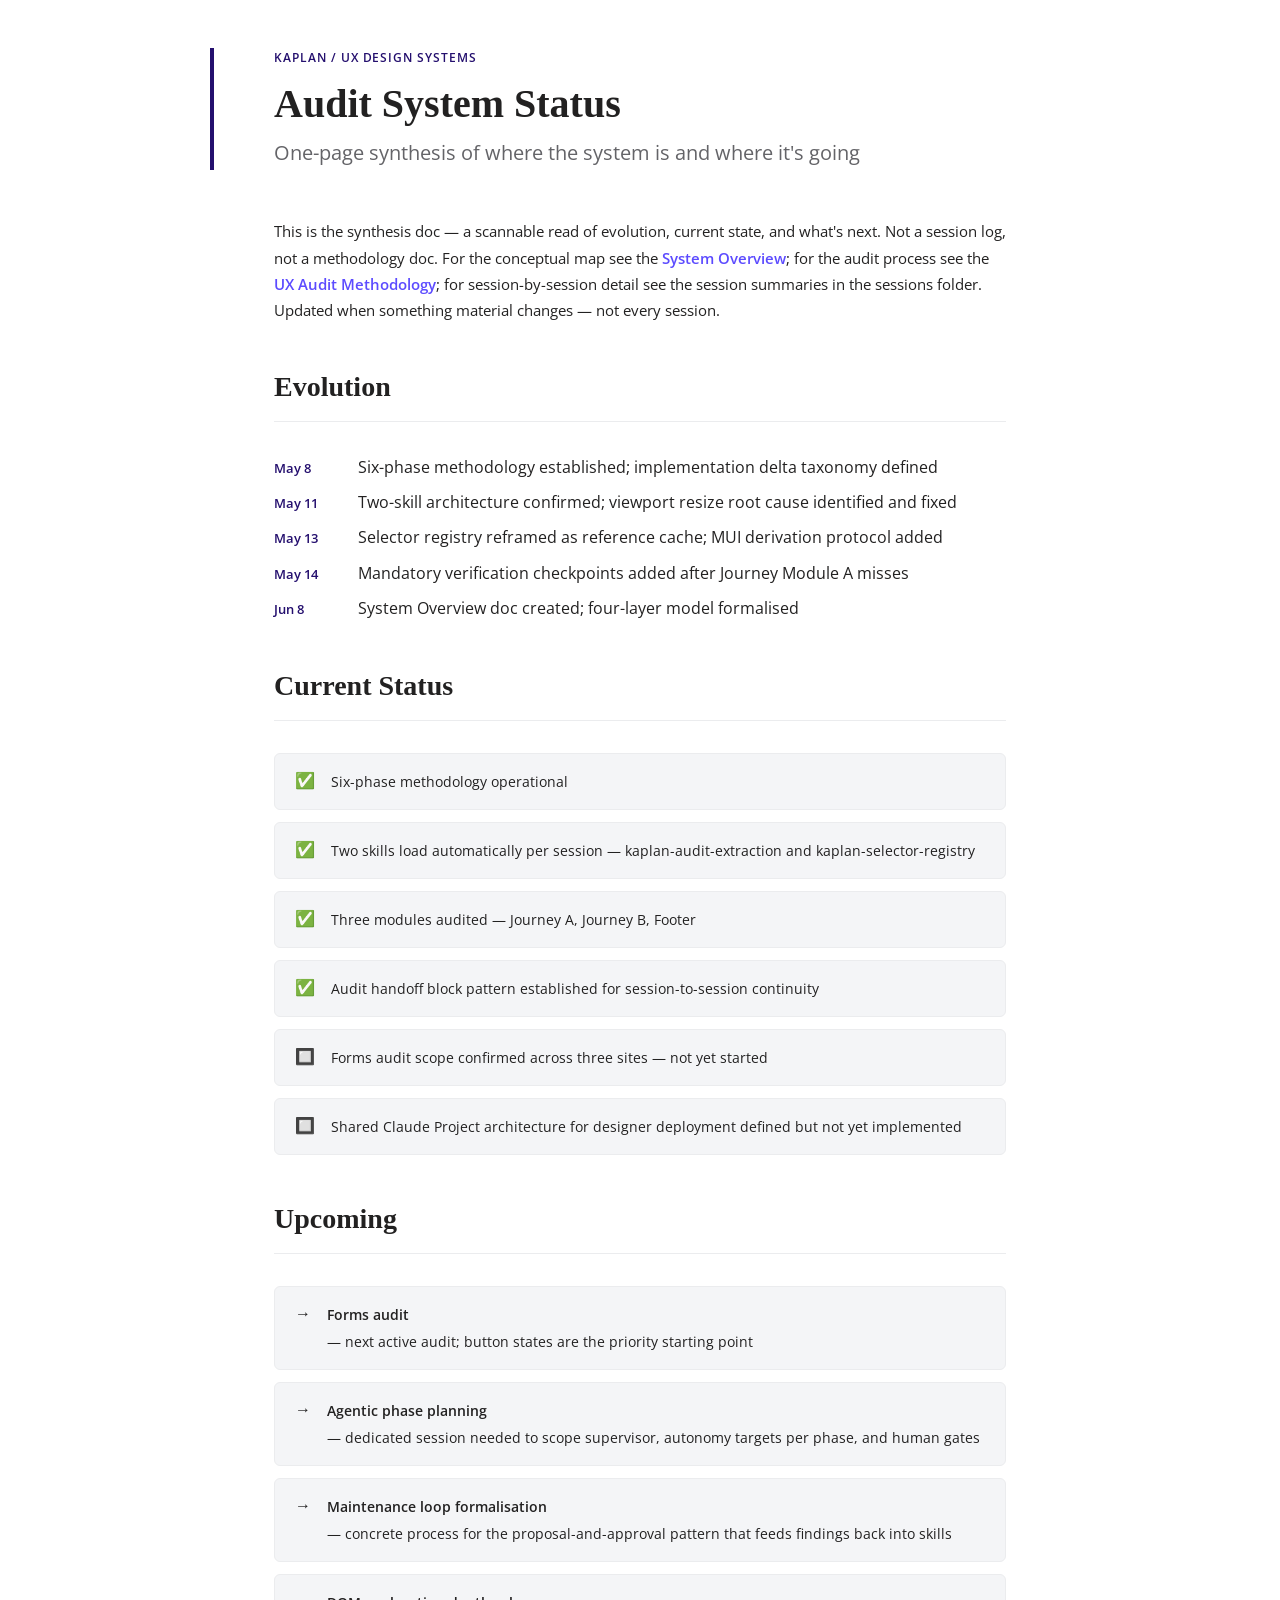
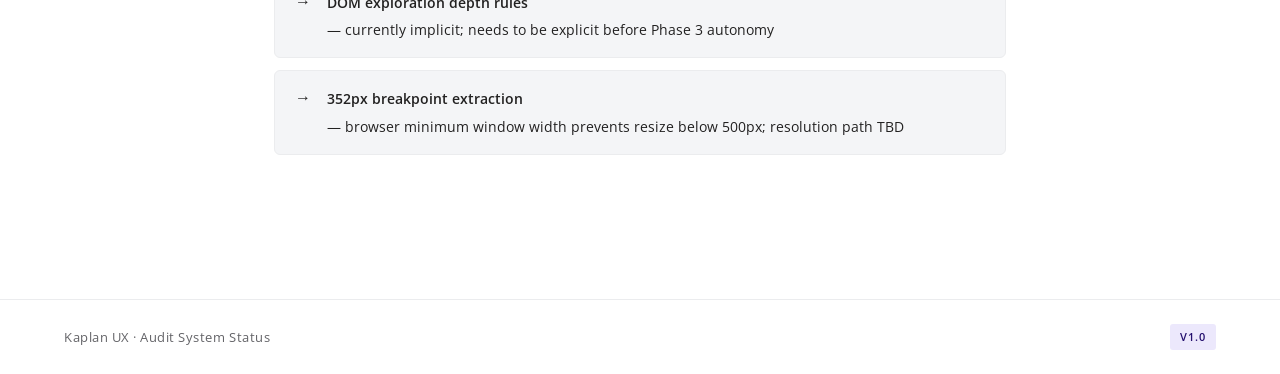
==== docs/audit-system-status.html @ f337efb1 "Initial commit — audit system v1.0" ====
<!DOCTYPE html>
<!-- version: 1.0 | updated: 2026-06-08 -->
<html lang="en">
<head>
<meta charset="UTF-8">
<meta name="viewport" content="width=device-width, initial-scale=1.0">
<title>Audit System Status</title>
<link href="https://fonts.googleapis.com/css2?family=Playfair+Display:wght@400;600&family=Open+Sans:wght@400;600&display=swap" rel="stylesheet">
<link rel="stylesheet" href="../styles/styles-v2.css">
</head>
<body>

<header>
  <div class="header-inner">
    <div class="label">Kaplan / UX Design Systems</div>
    <h1>Audit System Status</h1>
    <div class="subtitle">One-page synthesis of where the system is and where it's going</div>
  </div>
</header>

<div class="wrap">

  <div class="value-block">
    <p>This is the synthesis doc — a scannable read of evolution, current state, and what's next. Not a session log, not a methodology doc. For the conceptual map see the <a href="./system-overview.html" style="color: #5c4bff; text-decoration: none; font-weight: 600;">System Overview</a>; for the audit process see the <a href="./ux_audit_methodology.html" style="color: #5c4bff; text-decoration: none; font-weight: 600;">UX Audit Methodology</a>; for session-by-session detail see the session summaries in the sessions folder.</p>
    <p>Updated when something material changes — not every session.</p>
  </div>

  <h2>Evolution</h2>

  <div class="phase-list">
    <div class="phase-list-item"><span class="phase-list-label">May 8</span> Six-phase methodology established; implementation delta taxonomy defined</div>
    <div class="phase-list-item"><span class="phase-list-label">May 11</span> Two-skill architecture confirmed; viewport resize root cause identified and fixed</div>
    <div class="phase-list-item"><span class="phase-list-label">May 13</span> Selector registry reframed as reference cache; MUI derivation protocol added</div>
    <div class="phase-list-item"><span class="phase-list-label">May 14</span> Mandatory verification checkpoints added after Journey Module A misses</div>
    <div class="phase-list-item"><span class="phase-list-label">Jun 8</span> System Overview doc created; four-layer model formalised</div>
  </div>

  <h2>Current Status</h2>

  <div class="challenge-list">
    <div class="challenge">
      <div class="challenge-icon">✅</div>
      <div class="challenge-text">Six-phase methodology operational</div>
    </div>
    <div class="challenge">
      <div class="challenge-icon">✅</div>
      <div class="challenge-text">Two skills load automatically per session — kaplan-audit-extraction and kaplan-selector-registry</div>
    </div>
    <div class="challenge">
      <div class="challenge-icon">✅</div>
      <div class="challenge-text">Three modules audited — Journey A, Journey B, Footer</div>
    </div>
    <div class="challenge">
      <div class="challenge-icon">✅</div>
      <div class="challenge-text">Audit handoff block pattern established for session-to-session continuity</div>
    </div>
    <div class="challenge">
      <div class="challenge-icon">🔲</div>
      <div class="challenge-text">Forms audit scope confirmed across three sites — not yet started</div>
    </div>
    <div class="challenge">
      <div class="challenge-icon">🔲</div>
      <div class="challenge-text">Shared Claude Project architecture for designer deployment defined but not yet implemented</div>
    </div>
  </div>

  <h2>Upcoming</h2>

  <div class="challenge-list">
    <div class="challenge">
      <div class="challenge-icon">→</div>
      <div class="challenge-text"><strong>Forms audit</strong> — next active audit; button states are the priority starting point</div>
    </div>
    <div class="challenge">
      <div class="challenge-icon">→</div>
      <div class="challenge-text"><strong>Agentic phase planning</strong> — dedicated session needed to scope supervisor, autonomy targets per phase, and human gates</div>
    </div>
    <div class="challenge">
      <div class="challenge-icon">→</div>
      <div class="challenge-text"><strong>Maintenance loop formalisation</strong> — concrete process for the proposal-and-approval pattern that feeds findings back into skills</div>
    </div>
    <div class="challenge">
      <div class="challenge-icon">→</div>
      <div class="challenge-text"><strong>DOM exploration depth rules</strong> — currently implicit; needs to be explicit before Phase 3 autonomy</div>
    </div>
    <div class="challenge">
      <div class="challenge-icon">→</div>
      <div class="challenge-text"><strong>352px breakpoint extraction</strong> — browser minimum window width prevents resize below 500px; resolution path TBD</div>
    </div>
  </div>

</div>

<footer>
  <span>Kaplan UX · Audit System Status</span>
  <span class="tag">v1.0</span>
</footer>

</body>
</html>
---- styles/styles-v2.css ----
:root {
  --ink: #222121;
  --ink-light: #646468;
  --accent: #333333;
  --accent-soft: #ECE8FC;
  --rule: #EBECEE;
  --bg: #FFF;
  --surface: #F4F5F7;
  --white: #ffffff;
  --pass: #287D21;
  --pass-bg: #E1F6DF;
}

*, *::before, *::after { margin: 0; padding: 0; box-sizing: border-box; }

body {
  font-family: 'Open Sans', sans-serif;
  font-weight: 400;
  background: var(--bg);
  color: var(--ink);
  line-height: 1.7;
  font-size: 15px;
}

/* ─── Header ─────────────────────────────────────────────── */
header {
  padding: 48px 0 0;
  margin-bottom: 0;
  background: transparent;
}

header .label {
  font-size: 12px;
  font-weight: 600;
  letter-spacing: 0.08em;
  text-transform: uppercase;
  color: #240F6E;
  margin-bottom: 12px;
}

header h1 {
  font-family: 'Merriweather', serif;
  font-size: 40px;
  font-weight: 600;
  line-height: 1.2;
  color: var(--ink);
  margin: 0 0 8px;
}

header .subtitle {
  font-size: 20px;
  color: var(--ink-light);
  margin: 0;
}

header .header-inner {
  max-width: 860px;
  margin: 0 auto;
  padding: 0 64px 0 60px;
  border-left: 4px solid #240F6E;
}
/* ─── Wrap ───────────────────────────────────────────────── */
.wrap {
  max-width: 860px;
  margin: 0 auto;
  padding: 48px 64px 80px;
}

/* ─── Typography ─────────────────────────────────────────── */
h2 {
  font-family: 'Merriweather', serif;
  font-size: 28px;
  font-weight: 600;
  color: var(--ink);
  margin: 40px 0 32px;
  padding-bottom: 10px;
  border-bottom: 1px solid var(--rule);
}

h3 {
  font-size: 16px;
  font-weight: 600;
  color: var(--ink);
  margin-bottom: 12px;
}

p {
  font-size: 15px;
  color: var(--ink);
  line-height: 1.75;
  margin-bottom: 12px;
}

ul {
  padding-left: 1.5rem;
  margin: 8px 0 12px;
}

ul li {
  font-size: 15px;
  color: var(--ink);
  line-height: 1.7;
  margin-bottom: 4px;
}

blockquote {
  border-left: 3px solid var(--accent);
  margin: 2rem 0;
  padding: 0.75rem 1.25rem;
  color: #555;
  font-style: italic;
}

/* ─── Spacing rules ──────────────────────────────────────── */
p + h3,
table + h3 {
  margin-top: 3rem;
}

h2 + h3 {
  margin-top: 1.5rem;
}

h3 + table {
  margin-top: 1rem;
}

table + p {
  margin-top: 1rem;
}

/* ─── Horizontal rule ────────────────────────────────────── */
hr {
  border: none;
  border-top: 1px solid var(--rule);
  margin: 40px 0;
}

/* ─── Process steps ──────────────────────────────────────── */
.steps {
  display: flex;
  flex-direction: column;
  gap: 0;
}

.step {
  display: flex;
  gap: 20px;
  align-items: flex-start;
  padding: 18px 0;
  border-bottom: 1px solid var(--rule);
}

.step:last-child {
  border-bottom: none;
}

.step-num {
  flex-shrink: 0;
  width: 30px;
  height: 30px;
  background: var(--accent);
  color: white;
  border-radius: 50%;
  font-size: 13px;
  font-weight: 600;
  display: flex;
  align-items: center;
  justify-content: center;
  margin-top: 2px;
}

.step-text {
  font-size: 15px;
  color: var(--ink);
  line-height: 1.6;
}

/* ─── Phase timeline ─────────────────────────────────────── */
.phase {
  border-left: 2px solid var(--rule);
  padding: 0 0 2rem 1.5rem;
  position: relative;
}

.phase:last-of-type {
  padding-bottom: 0;
}

.dot {
  width: 10px;
  height: 10px;
  border-radius: 50%;
  background: var(--bg);
  border: 2px solid var(--ink-light);
  position: absolute;
  left: -6px;
  top: 3px;
}

.phase-label {
  font-size: 11px;
  font-weight: 600;
  color: var(--ink-light);
  text-transform: uppercase;
  letter-spacing: 0.1em;
  margin-bottom: 4px;
}

.phase-title {
  font-size: 17px;
  font-weight: 600;
  color: var(--ink);
  margin-bottom: 8px;
}

.phase-list {
  display: flex;
  flex-direction: column;
  gap: 8px;
  margin-bottom: 40px;
}

.phase-list-item {
  display: flex;
  align-items: baseline;
  gap: 16px;
  font-size: 16px;
}

.phase-list-label {
  font-family: 'Open Sans', sans-serif;
  font-weight: 600;
  font-size: 13px;
  color: #240F6E;
  min-width: 68px;
  flex-shrink: 0;
}

/* ─── Aux cards ──────────────────────────────────────────── */
.aux {
  display: grid;
  grid-template-columns: repeat(auto-fit, minmax(200px, 1fr));
  gap: 16px;
  margin: 40px 0 16px;
}

.aux-card {
  background: var(--surface);
  border: 1px solid var(--rule);
  border-radius: 6px;
  padding: 20px 24px;
}

.aux-card h3 {
  font-size: 14px;
  font-weight: 600;
  color: var(--ink);
  margin-bottom: 8px;
  text-transform: uppercase;
  letter-spacing: 0.05em;
}

.aux-card p {
  font-size: 14px;
  color: var(--ink-light);
  margin: 0;
  line-height: 1.6;
}

/* ─── Challenge list ─────────────────────────────────────── */
.challenge-list {
  display: flex;
  flex-direction: column;
  gap: 12px;
}

.challenge {
  display: flex;
  gap: 16px;
  align-items: flex-start;
  padding: 16px 20px;
  background: var(--surface);
  border: 1px solid var(--rule);
  border-radius: 6px;
}

.challenge-icon {
  flex-shrink: 0;
  font-size: 16px;
  line-height: 1;
  margin-top: 2px;
}

.challenge-text {
  font-size: 14px;
  color: var(--ink);
  line-height: 1.65;
}

.challenge-text strong {
  font-weight: 600;
  display: block;
  margin-bottom: 4px;
}

/* ─── Value block ────────────────────────────────────────── */
.value-block {
  /*background: var(--accent-soft);*/
  /*border-left: 4px solid var(--accent);*/
  padding: 0;
  border-radius: 0 6px 6px 0;
  margin-bottom: 0px;
}

.value-block p {
  margin: 0;
  color: var(--ink);
}

/* ─── Callout ────────────────────────────────────────────── */
.callout {
  background: var(--accent-soft);
  border-left: 4px solid var(--accent);
  padding: 24px 28px;
  border-radius: 0 6px 6px 0;
}

.callout p {
  font-size: 15px;
  color: var(--ink);
  line-height: 1.75;
  margin: 0;
}

/* ─── Tables ─────────────────────────────────────────────── */
table {
  width: 100%;
  border-collapse: collapse;
  font-size: 14px;
}

th {
  text-align: left;
  font-weight: 600;
  font-size: 12px;
  letter-spacing: 0.05em;
  text-transform: uppercase;
  color: var(--ink-light);
  padding: 10px 12px;
  border-bottom: 2px solid var(--rule);
}

td {
  padding: 10px 12px;
  border-bottom: 1px solid var(--rule);
  vertical-align: top;
}

tr:last-child td {
  border-bottom: none;
}

tr.discrepancy td {
  background: #FFEBE5;
}

/* ─── Code ───────────────────────────────────────────────── */
code {
  font-family: monospace;
  font-size: 13px;
  background: #eeeeee;
  color: var(--accent);
  padding: 2px 6px;
  border-radius: 4px;
}

/* ─── Cards (generic) ────────────────────────────────────── */
.card-list {
  display: flex;
  flex-direction: column;
  gap: 16px;
}

.card {
  display: flex;
  gap: 16px;
  align-items: flex-start;
  padding: 20px;
  background: var(--surface);
  border: 1px solid var(--rule);
  border-radius: 6px;
}

.card-icon {
  flex-shrink: 0;
  font-size: 18px;
  line-height: 1;
  margin-top: 2px;
}

.card-text {
  font-size: 15px;
  color: var(--ink);
  line-height: 1.65;
}

.card-text strong {
  font-weight: 600;
  display: block;
  margin-bottom: 4px;
}

.scope-card {
  background: var(--surface);
  border: 1px solid var(--rule);
  border-radius: 6px;
  padding: 24px 28px;
  margin-top: 48px;
}

.scope-card .scope-intro {
  margin-bottom: 20px;
}

.scope-card .scope-cols {
  display: grid;
  grid-template-columns: 1fr 1fr;
  gap: 24px;
  margin-bottom: 20px;
}

.scope-card .note {
  font-style: italic;
  font-size: 13px;
  color: var(--ink-light);
  margin: 0;
  padding-top: 16px;
  border-top: 1px solid var(--rule);
  line-height: 1.6;
}

/* ─── Grid ───────────────────────────────────────────────── */
.grid-2 {
  display: grid;
  grid-template-columns: 1fr 1fr;
  gap: 16px;
}

/* ─── Footer ─────────────────────────────────────────────── */
footer {
  background: transparent;
  color: var(--ink-light);
  padding: 24px 64px;
  font-size: 13px;
  display: flex;
  justify-content: space-between;
  align-items: center;
  border-top: 1px solid var(--rule);
  margin-top: 64px;
}

footer span {
  color: var(--ink-light);
  letter-spacing: 0.04em;
}

.tag {
  display: inline-block;
  font-size: 11px;
  font-weight: 600;
  letter-spacing: 0.1em;
  text-transform: uppercase;
  background: var(--accent-soft);
  color: #240F6E;
  padding: 4px 10px;
  border-radius: 3px;
}

/* ─── Scope card overrides ───────────────────────────────── */
.scope-card h3 {
  font-size: 13px;
  font-weight: 600;
  text-transform: uppercase;
  letter-spacing: 0.07em;
  color: #888;
  margin: 24px 0 12px;
  padding-bottom: 8px;
  border-bottom: 1px solid var(--rule);
}

.scope-cat {
  font-size: 14px;
  font-weight: 600;
  color: var(--ink);
  margin: 0 0 6px;
}

.scope-col ul {
  margin: 0 0 20px;
}

/* ─── Steps spacing ──────────────────────────────────────── */
.steps {
  margin-top: 32px;
}

/* ─── Form elements ──────────────────────────────────────── */
input[type="text"],
textarea {
  width: 100%;
  padding: 8px 12px;
  font-family: 'Open Sans', sans-serif;
  font-size: 14px;
  color: #222121;
  background: var(--surface);
  border: 1px solid #ddd;
  border-radius: 4px;
  outline: none;
  transition: border-color 0.15s;
}

input[type="text"]:focus,
textarea:focus {
  border-color: #240F6E;
}

textarea {
  resize: vertical;
  min-height: 80px;
  line-height: 1.5;
}

/* ─── Brief form ─────────────────────────────────────────── */
.brief-section {
  margin-bottom: 48px;
}

.field-row {
  display: grid;
  grid-template-columns: 160px 1fr;
  align-items: center;
  gap: 12px;
  margin-bottom: 10px;
}

.field-row label {
  font-size: 13px;
  color: #666;
}

.bp-table {
  width: 100%;
  border-collapse: collapse;
}

.bp-table th {
  font-size: 12px;
  font-weight: 600;
  color: #888;
  text-align: left;
  padding: 0 12px 10px 0;
  text-transform: uppercase;
  letter-spacing: 0.05em;
}

.bp-table td {
  padding: 4px 12px 4px 0;
  vertical-align: middle;
}

.bp-table td:first-child { width: 100px; }
.bp-table td:nth-child(2) { width: 90px; font-size: 13px; color: #666; }

.section-table {
  width: 100%;
  border-collapse: collapse;
}

.section-table th {
  font-size: 12px;
  font-weight: 600;
  color: #888;
  text-align: left;
  padding: 0 12px 10px 0;
  text-transform: uppercase;
  letter-spacing: 0.05em;
}

.section-table td {
  padding: 4px 12px 4px 0;
  vertical-align: top;
}

.section-table td:last-child {
  width: 32px;
  padding-right: 0;
}

.section-table td input {
  width: 100%;
}

.param-grid {
  display: grid;
  grid-template-columns: 1fr 1fr;
  gap: 24px;
}

.param-group p {
  font-size: 12px;
  font-weight: 600;
  color: #888;
  text-transform: uppercase;
  letter-spacing: 0.05em;
  margin: 0 0 12px;
}

.param-group label {
  display: flex;
  align-items: center;
  gap: 10px;
  font-size: 14px;
  color: #222121;
  margin-bottom: 8px;
  cursor: pointer;
}

.param-group label input[type="checkbox"] {
  width: 15px;
  height: 15px;
  margin: 0;
  accent-color: #240F6E;
  cursor: pointer;
}

.btn-row {
  margin-top: 10px;
}

.btn-sm {
  font-family: 'Open Sans', sans-serif;
  font-size: 12px;
  padding: 5px 12px;
  cursor: pointer;
  background: transparent;
  border: 1px solid #ddd;
  border-radius: 4px;
  color: #666;
  transition: all 0.15s;
}

.btn-sm:hover {
  border-color: #240F6E;
  color: #240F6E;
}

.btn-remove {
  font-size: 14px;
  padding: 4px 8px;
  line-height: 1;
}

.copy-area {
  background: var(--surface);
  border: 1px solid #EBECEE;
  border-radius: 6px;
  padding: 24px;
}

.btn-copy {
  font-family: 'Open Sans', sans-serif;
  font-size: 14px;
  font-weight: 600;
  padding: 12px 24px;
  cursor: pointer;
  background: #240F6E;
  border: none;
  border-radius: 4px;
  color: #fff;
  width: 100%;
  transition: background 0.15s;
}

.btn-copy:hover {
  background: #110343;
}

.btn-copy:disabled {
  background: #F4F5F7;
  color: #909095;
  cursor: not-allowed;
}

.copy-confirm {
  font-size: 13px;
  color: #287D21;
  text-align: center;
  margin-top: 10px;
  min-height: 20px;
}

/* ─── Session context doc ────────────────────────────────── */
.doc-section {
  margin-bottom: 48px;
}

.rule-block {
  background: var(--surface);
  border: 1px solid var(--rule);
  border-radius: 6px;
  padding: 20px 24px;
  margin-bottom: 16px;
}

.rule-block strong {
  display: block;
  margin-bottom: 6px;
  color: var(--ink);
}

.rule-block p {
  margin: 0;
  font-size: 14px;
  color: #444;
}

.warn {
  border-left: 3px solid #D6083B;
}

.warn strong {
  color: #9E1539;
}

/* ─── Pattern B header (working doc) ─────────────────────── */
header.pattern-b {
  padding: 48px 60px 32px;
  max-width: 860px;
  margin: 0 auto;
  border-left: none;
}

header.pattern-b .eyebrow {
  font-size: 12px;
  font-weight: 600;
  letter-spacing: 0.08em;
  text-transform: uppercase;
  color: #240F6E;
  margin-bottom: 12px;
}

header.pattern-b h1 {
  font-family: 'Merriweather', serif;
  font-size: 40px;
  font-weight: 600;
  line-height: 1.2;
  color: var(--ink);
  margin: 0 0 8px;
}

header.pattern-b .datestamp {
  font-size: 13px;
  color: var(--ink-light);
  margin: 4px 0 20px;
}

header.pattern-b nav ul {
  list-style: none;
  padding: 0;
  display: flex;
  flex-direction: column;
  gap: 6px;
}

header.pattern-b nav a {
  font-size: 14px;
  color: #240F6E;
  text-decoration: none;
}

header.pattern-b nav a:hover {
  text-decoration: underline;
}

header.pattern-b .subtitle {
  font-size: 16px;
  color: var(--ink-light);
  margin: 4px 0 0;
  font-style: italic;
}

/* ─── Project Hub (root index) ─────────────────────────── */

.hub-body {
  font-family: 'Open Sans', sans-serif;
  background: #fafaf8;
  color: #2C2C2A;
  margin: 0;
  padding: 80px 32px;
  min-height: 100vh;
  box-sizing: border-box;
}

.hub-container {
  max-width: 640px;
  margin: 0 auto;
}

.hub-eyebrow {
  font-size: 12px;
  text-transform: uppercase;
  letter-spacing: 1.5px;
  color: #888780;
  margin: 0 0 12px;
}

.hub-title {
  font-family: 'Playfair Display', serif;
  font-size: 40px;
  font-weight: 400;
  color: #240F6E;
  margin: 0 0 8px;
  line-height: 1.1;
}

.hub-intro {
  font-size: 16px;
  color: #5F5E5A;
  margin: 0 0 56px;
  max-width: 520px;
}

.hub-list {
  list-style: none;
  padding: 0;
  margin: 0;
}

.hub-list li {
  padding: 24px 0;
  border-top: 1px solid #D3D1C7;
}

.hub-list li:last-child {
  border-bottom: 1px solid #D3D1C7;
}

.hub-list a {
  text-decoration: none;
  color: #240F6E;
  display: block;
}

.hub-list a:hover .hub-name {
  color: #5c4bff;
}

.hub-name {
  font-size: 20px;
  font-weight: 600;
  margin: 0 0 4px;
  transition: color 0.15s ease;
}

.hub-desc {
  font-size: 14px;
  color: #5F5E5A;
  margin: 0;
}

.hub-footer {
  margin-top: 80px;
  font-size: 12px;
  color: #888780;
}
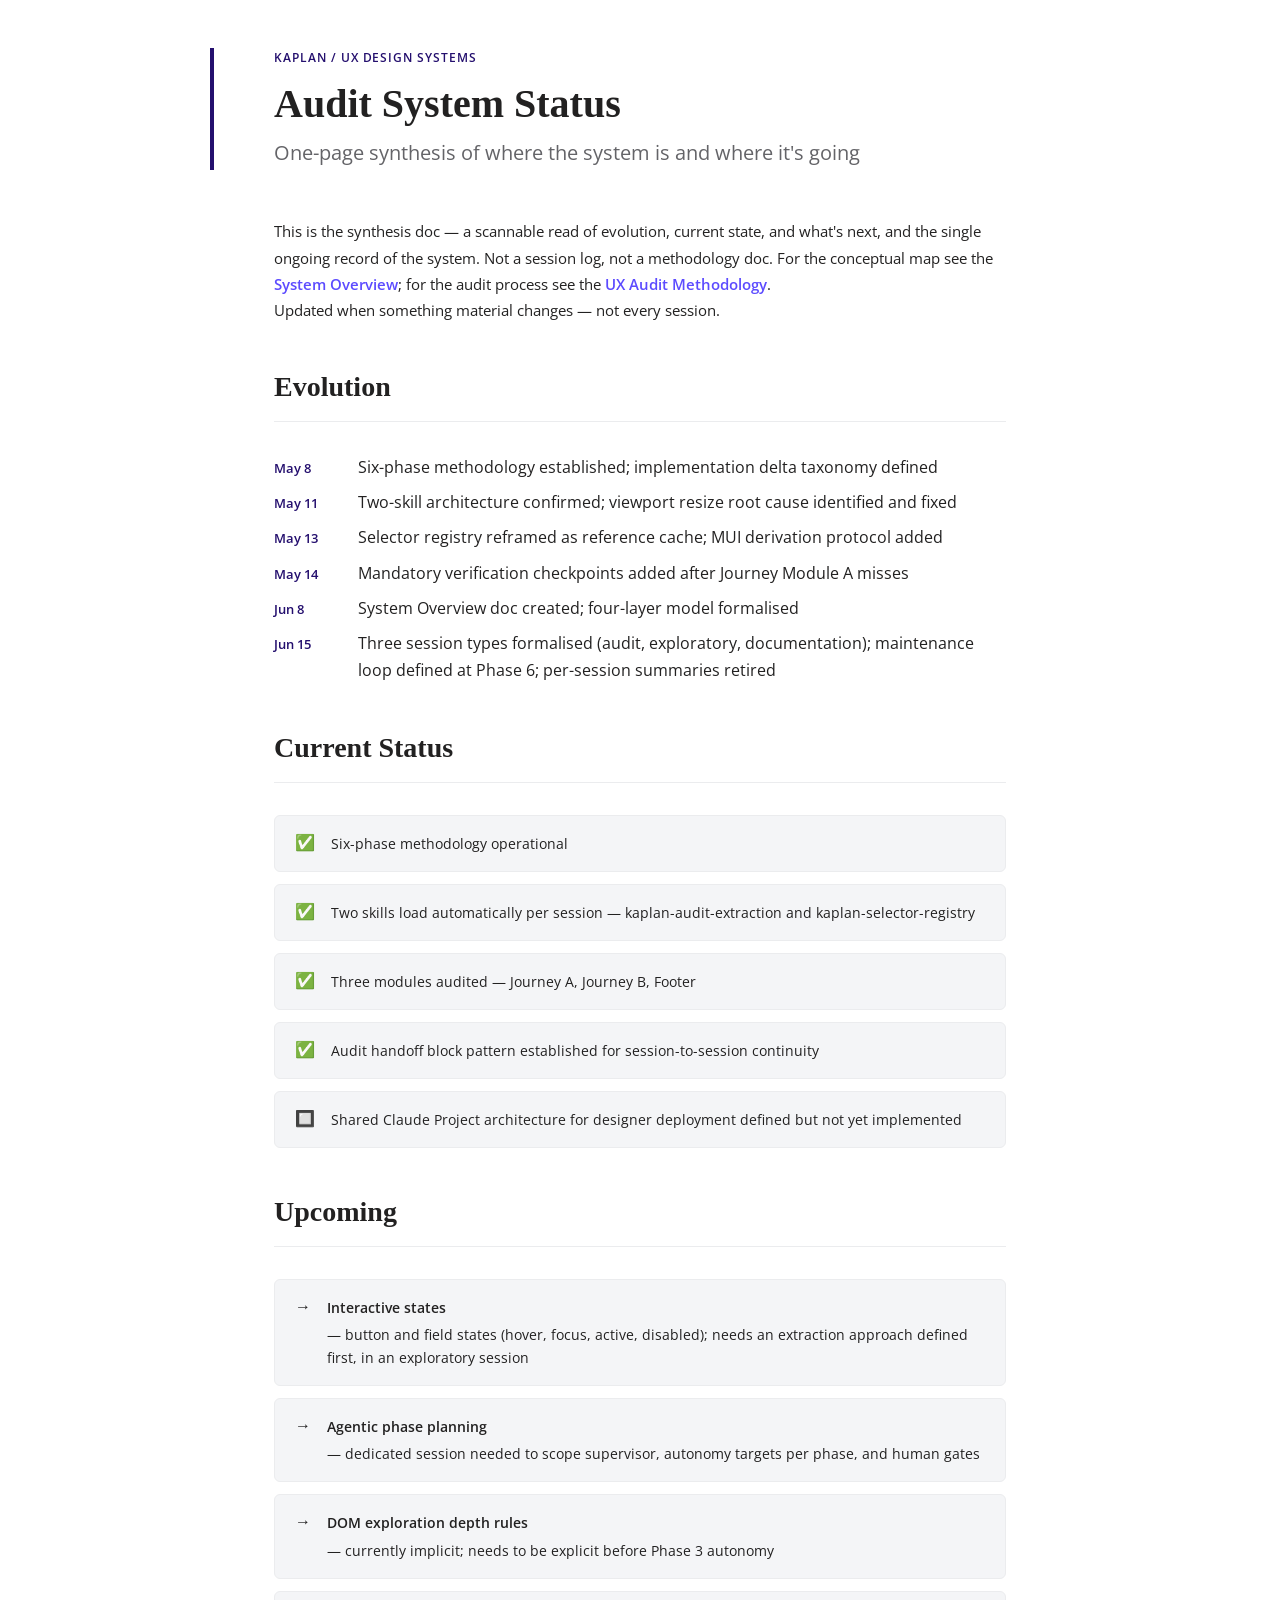
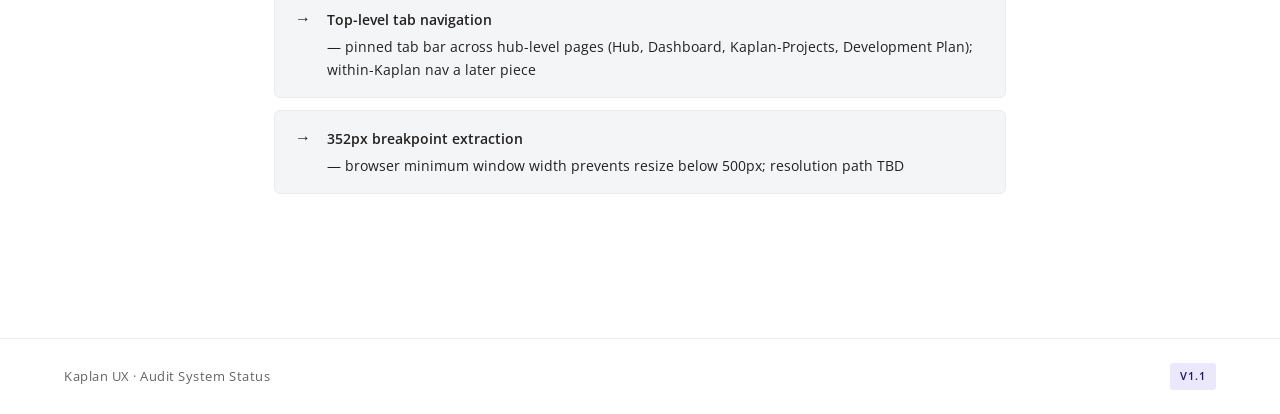
==== commit a113f38f: "Docs pass — maintenance loop, session types, retire summaries. Docs pass — maintenance loop, session" ====
--- a/docs/audit-system-status.html
+++ b/docs/audit-system-status.html
@@ -1,5 +1,5 @@
 <!DOCTYPE html>
-<!-- version: 1.0 | updated: 2026-06-08 -->
+<!-- version: 1.1 | updated: 2026-06-15 -->
 <html lang="en">
 <head>
 <meta charset="UTF-8">
@@ -21,7 +21,7 @@
 <div class="wrap">
 
   <div class="value-block">
-    <p>This is the synthesis doc — a scannable read of evolution, current state, and what's next. Not a session log, not a methodology doc. For the conceptual map see the <a href="./system-overview.html" style="color: #5c4bff; text-decoration: none; font-weight: 600;">System Overview</a>; for the audit process see the <a href="./ux_audit_methodology.html" style="color: #5c4bff; text-decoration: none; font-weight: 600;">UX Audit Methodology</a>; for session-by-session detail see the session summaries in the sessions folder.</p>
+    <p>This is the synthesis doc — a scannable read of evolution, current state, and what's next, and the single ongoing record of the system. Not a session log, not a methodology doc. For the conceptual map see the <a href="./system-overview.html" style="color: #5c4bff; text-decoration: none; font-weight: 600;">System Overview</a>; for the audit process see the <a href="./ux-audit-methodology.html" style="color: #5c4bff; text-decoration: none; font-weight: 600;">UX Audit Methodology</a>.</p>
     <p>Updated when something material changes — not every session.</p>
   </div>
 
@@ -33,6 +33,7 @@
     <div class="phase-list-item"><span class="phase-list-label">May 13</span> Selector registry reframed as reference cache; MUI derivation protocol added</div>
     <div class="phase-list-item"><span class="phase-list-label">May 14</span> Mandatory verification checkpoints added after Journey Module A misses</div>
     <div class="phase-list-item"><span class="phase-list-label">Jun 8</span> System Overview doc created; four-layer model formalised</div>
+    <div class="phase-list-item"><span class="phase-list-label">Jun 15</span> Three session types formalised (audit, exploratory, documentation); maintenance loop defined at Phase 6; per-session summaries retired</div>
   </div>
 
   <h2>Current Status</h2>
@@ -56,10 +57,6 @@
     </div>
     <div class="challenge">
       <div class="challenge-icon">🔲</div>
-      <div class="challenge-text">Forms audit scope confirmed across three sites — not yet started</div>
-    </div>
-    <div class="challenge">
-      <div class="challenge-icon">🔲</div>
       <div class="challenge-text">Shared Claude Project architecture for designer deployment defined but not yet implemented</div>
     </div>
   </div>
@@ -69,7 +66,7 @@
   <div class="challenge-list">
     <div class="challenge">
       <div class="challenge-icon">→</div>
-      <div class="challenge-text"><strong>Forms audit</strong> — next active audit; button states are the priority starting point</div>
+      <div class="challenge-text"><strong>Interactive states</strong> — button and field states (hover, focus, active, disabled); needs an extraction approach defined first, in an exploratory session</div>
     </div>
     <div class="challenge">
       <div class="challenge-icon">→</div>
@@ -77,11 +74,11 @@
     </div>
     <div class="challenge">
       <div class="challenge-icon">→</div>
-      <div class="challenge-text"><strong>Maintenance loop formalisation</strong> — concrete process for the proposal-and-approval pattern that feeds findings back into skills</div>
+      <div class="challenge-text"><strong>DOM exploration depth rules</strong> — currently implicit; needs to be explicit before Phase 3 autonomy</div>
     </div>
     <div class="challenge">
       <div class="challenge-icon">→</div>
-      <div class="challenge-text"><strong>DOM exploration depth rules</strong> — currently implicit; needs to be explicit before Phase 3 autonomy</div>
+      <div class="challenge-text"><strong>Top-level tab navigation</strong> — pinned tab bar across hub-level pages (Hub, Dashboard, Kaplan-Projects, Development Plan); within-Kaplan nav a later piece</div>
     </div>
     <div class="challenge">
       <div class="challenge-icon">→</div>
@@ -93,7 +90,7 @@
 
 <footer>
   <span>Kaplan UX · Audit System Status</span>
-  <span class="tag">v1.0</span>
+  <span class="tag">v1.1</span>
 </footer>
 
 </body>
